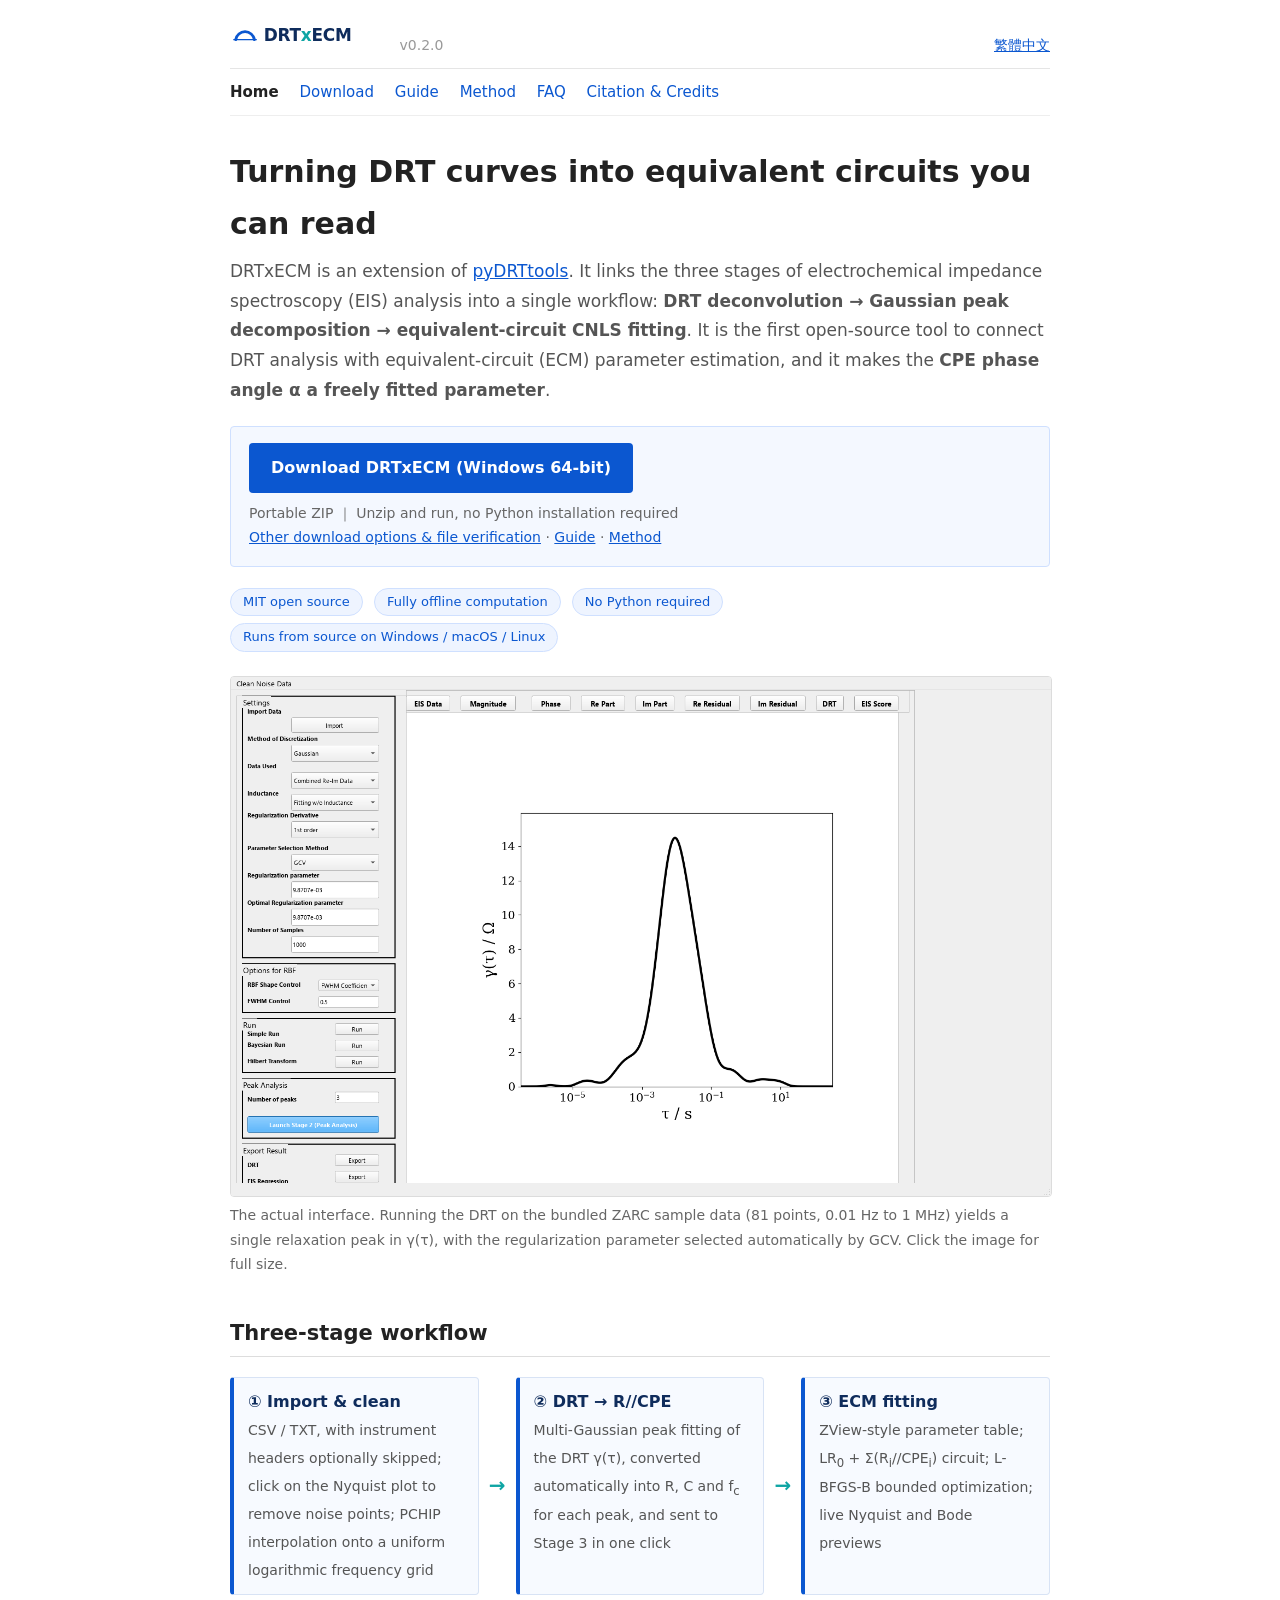
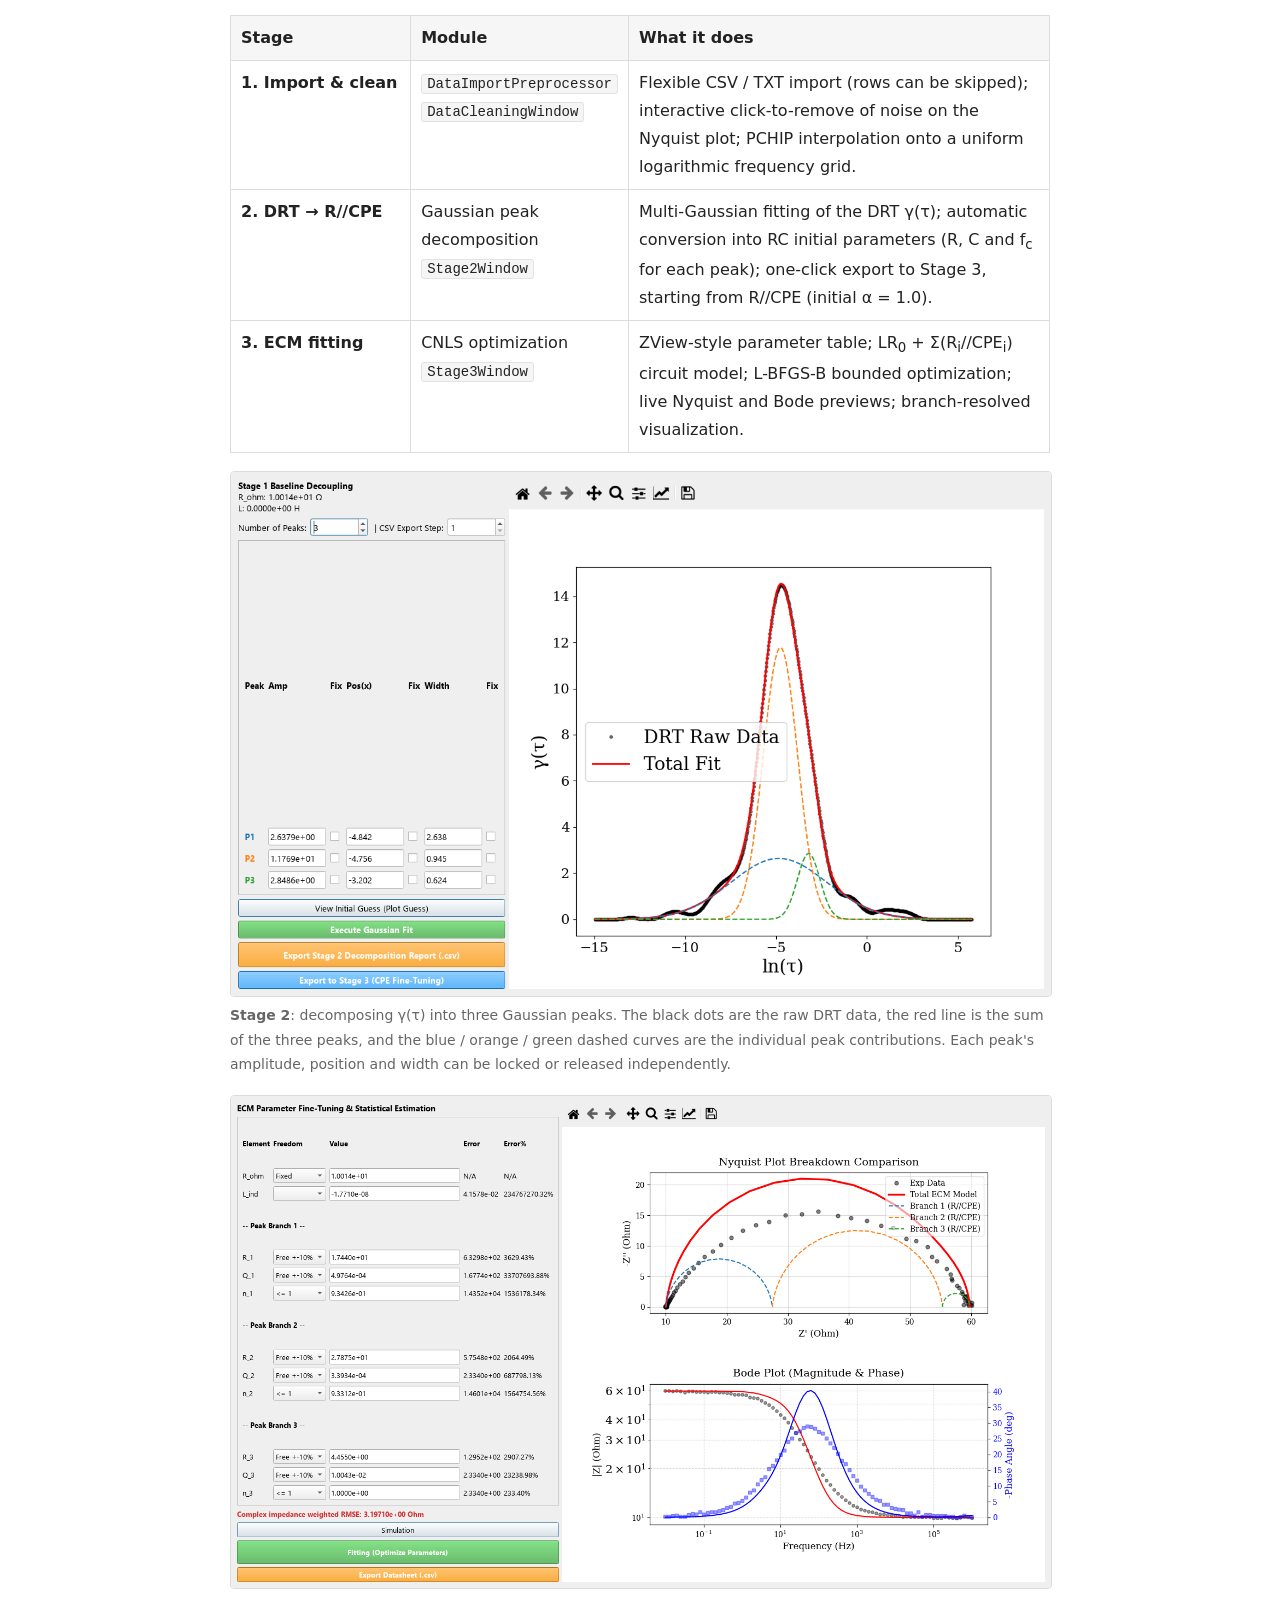
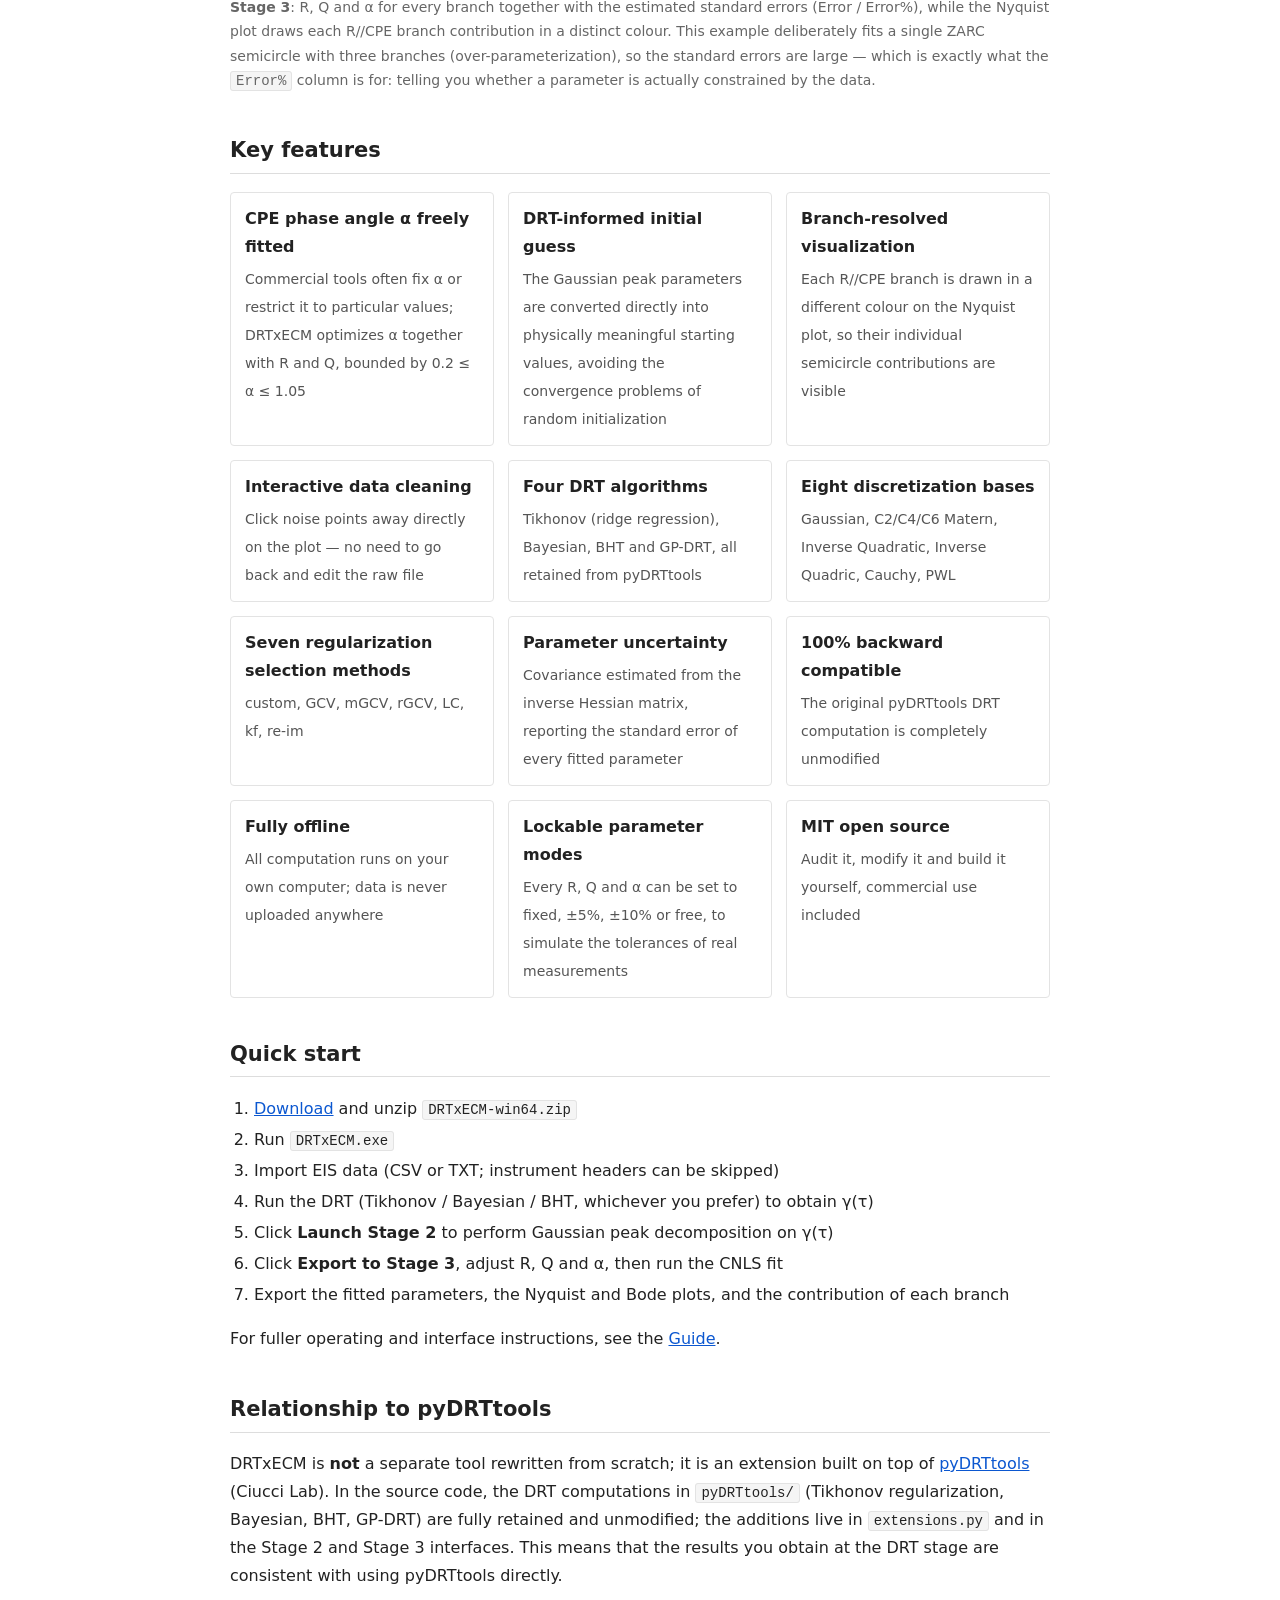
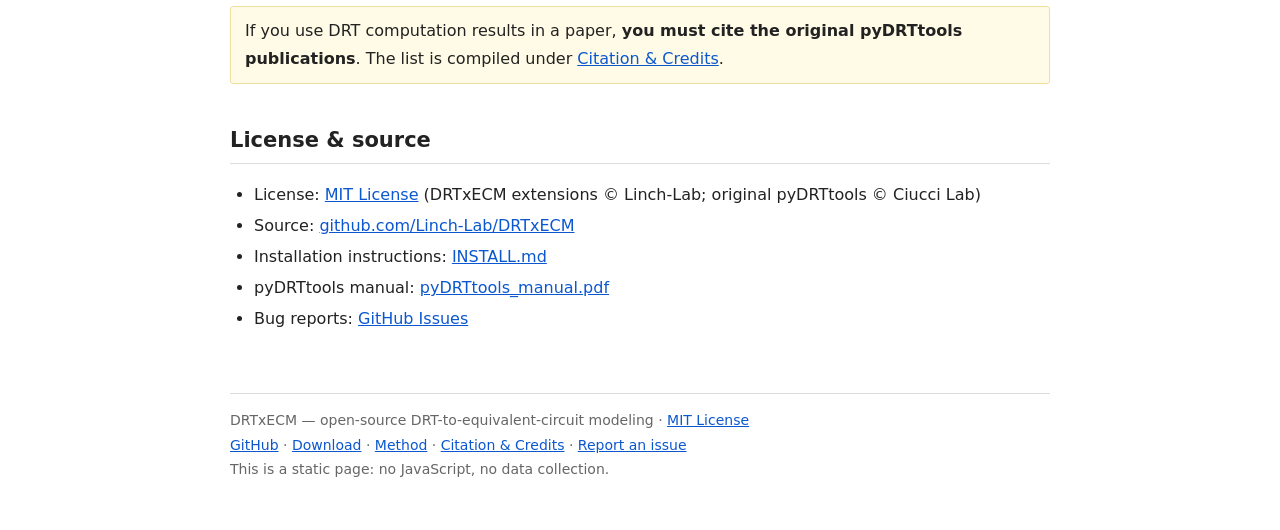
==== en/index.html @ dac04f5c "Initial commit: DRTxECM official website (zh-Hant + en) Dual-language static site for DRTxECM, model" ====
<!DOCTYPE html>
<html lang="en">
<head>
<meta charset="utf-8">
<meta name="viewport" content="width=device-width, initial-scale=1">
<title>DRTxECM - An Open-Source Integrated Tool from DRT to Equivalent-Circuit Modeling</title>
<meta name="description" content="DRTxECM extends pyDRTtools: it links EIS analysis into a single workflow — DRT deconvolution, Gaussian peak decomposition and equivalent-circuit CNLS fitting, with the CPE phase angle &alpha; as a free fitting parameter. Open source, free, and fully offline.">
<link rel="canonical" href="https://drtxecm.billlinch.com/en/">
<link rel="alternate" hreflang="en" href="https://drtxecm.billlinch.com/en/">
<link rel="alternate" hreflang="zh-Hant" href="https://drtxecm.billlinch.com/">
<link rel="alternate" hreflang="x-default" href="https://drtxecm.billlinch.com/">
<link rel="icon" href="../assets/app.ico">
<link rel="apple-touch-icon" href="../assets/apple-touch-icon.png">
<meta property="og:type" content="website">
<meta property="og:url" content="https://drtxecm.billlinch.com/en/">
<meta property="og:title" content="DRTxECM - An Open-Source Integrated Tool from DRT to Equivalent-Circuit Modeling">
<meta property="og:description" content="DRT deconvolution → Gaussian peak decomposition → equivalent-circuit CNLS fitting. The first open-source tool to connect DRT analysis with ECM parameter estimation, with the CPE phase angle &alpha; freely fitted.">
<meta property="og:image" content="https://drtxecm.billlinch.com/assets/og-image.png">
<meta name="twitter:card" content="summary_large_image">
<link rel="stylesheet" href="../assets/style.css">
</head>
<body>

<header class="site">
  <p class="brand"><a href="index.html"><img src="../assets/logo.svg" alt="DRTxECM" height="30"></a></p>
  <span class="ver">v0.2.0</span>
  <span class="spacer"></span>
  <span class="lang"><a href="../index.html">繁體中文</a></span>
</header>

<nav class="site">
  <a class="here" href="index.html">Home</a>
  <a href="download.html">Download</a>
  <a href="guide.html">Guide</a>
  <a href="method.html">Method</a>
  <a href="faq.html">FAQ</a>
  <a href="cite.html">Citation &amp; Credits</a>
</nav>

<h1>Turning DRT curves into equivalent circuits you can read</h1>
<p class="lead">
DRTxECM is an extension of <a href="https://github.com/ciuccislab/pyDRTtools">pyDRTtools</a>.
It links the three stages of electrochemical impedance spectroscopy (EIS) analysis into a single workflow:
<b>DRT deconvolution → Gaussian peak decomposition → equivalent-circuit CNLS fitting</b>.
It is the first open-source tool to connect DRT analysis with equivalent-circuit (ECM) parameter estimation,
and it makes the <b>CPE phase angle &alpha; a freely fitted parameter</b>.
</p>

<div class="dl">
  <a class="big" href="https://github.com/Linch-Lab/DRTxECM/releases/latest/download/DRTxECM-win64.zip">Download DRTxECM (Windows 64-bit)</a>
  <div class="meta">
    Portable ZIP ｜ Unzip and run, no Python installation required<br>
    <a href="download.html">Other download options &amp; file verification</a> ·
    <a href="guide.html">Guide</a> ·
    <a href="method.html">Method</a>
  </div>
</div>

<div class="badges">
  <span class="badge">MIT open source</span>
  <span class="badge">Fully offline computation</span>
  <span class="badge">No Python required</span>
  <span class="badge">Runs from source on Windows / macOS / Linux</span>
</div>

<figure class="shot">
  <a href="../assets/screenshots/02-drt-result.png"><img src="../assets/screenshots/02-drt-result.png" alt="The DRTxECM main window: DRT settings and run buttons on the left, the DRT result gamma(tau) for the ZARC sample data on the right" width="1500" height="950"></a>
  <figcaption>
    The actual interface. Running the DRT on the bundled ZARC sample data
    (81 points, 0.01&nbsp;Hz to 1&nbsp;MHz) yields a single relaxation peak in &gamma;(&tau;),
    with the regularization parameter selected automatically by GCV.
    Click the image for full size.
  </figcaption>
</figure>

<h2>Three-stage workflow</h2>

<div class="pipe">
  <div class="step"><b>① Import &amp; clean</b><span>CSV / TXT, with instrument headers optionally skipped; click on the Nyquist plot to remove noise points; PCHIP interpolation onto a uniform logarithmic frequency grid</span></div>
  <div class="arw">&rarr;</div>
  <div class="step"><b>② DRT → R//CPE</b><span>Multi-Gaussian peak fitting of the DRT &gamma;(&tau;), converted automatically into R, C and f<sub>c</sub> for each peak, and sent to Stage 3 in one click</span></div>
  <div class="arw">&rarr;</div>
  <div class="step"><b>③ ECM fitting</b><span>ZView-style parameter table; LR<sub>0</sub> + &Sigma;(R<sub>i</sub>//CPE<sub>i</sub>) circuit; L-BFGS-B bounded optimization; live Nyquist and Bode previews</span></div>
</div>

<table>
  <tr><th style="width:22%">Stage</th><th style="width:26%">Module</th><th>What it does</th></tr>
  <tr>
    <td><b>1. Import &amp; clean</b></td>
    <td><code>DataImportPreprocessor</code><br><code>DataCleaningWindow</code></td>
    <td>Flexible CSV / TXT import (rows can be skipped); interactive click-to-remove of noise on the Nyquist plot; PCHIP interpolation onto a uniform logarithmic frequency grid.</td>
  </tr>
  <tr>
    <td><b>2. DRT &rarr; R//CPE</b></td>
    <td>Gaussian peak decomposition<br><code>Stage2Window</code></td>
    <td>Multi-Gaussian fitting of the DRT &gamma;(&tau;); automatic conversion into RC initial parameters (R, C and f<sub>c</sub> for each peak); one-click export to Stage 3, starting from R//CPE (initial &alpha; = 1.0).</td>
  </tr>
  <tr>
    <td><b>3. ECM fitting</b></td>
    <td>CNLS optimization<br><code>Stage3Window</code></td>
    <td>ZView-style parameter table; LR<sub>0</sub> + &Sigma;(R<sub>i</sub>//CPE<sub>i</sub>) circuit model; L-BFGS-B bounded optimization; live Nyquist and Bode previews; branch-resolved visualization.</td>
  </tr>
</table>

<figure class="shot">
  <a href="../assets/screenshots/03-stage2-peaks.png"><img src="../assets/screenshots/03-stage2-peaks.png" alt="Stage 2: decomposing the DRT gamma(tau) into three Gaussian peaks" width="1250" height="800"></a>
  <figcaption>
    <b>Stage 2</b>: decomposing &gamma;(&tau;) into three Gaussian peaks. The black dots are the
    raw DRT data, the red line is the sum of the three peaks, and the blue / orange / green
    dashed curves are the individual peak contributions. Each peak's amplitude, position and
    width can be locked or released independently.
  </figcaption>
</figure>

<figure class="shot">
  <a href="../assets/screenshots/04-stage3-ecm.png"><img src="../assets/screenshots/04-stage3-ecm.png" alt="Stage 3: equivalent circuit parameter table, plus branch-resolved Nyquist and Bode plots" width="1500" height="900"></a>
  <figcaption>
    <b>Stage 3</b>: R, Q and &alpha; for every branch together with the estimated standard errors
    (Error / Error%), while the Nyquist plot draws each R//CPE branch contribution in a distinct colour.
    This example deliberately fits a single ZARC semicircle with three branches
    (over-parameterization), so the standard errors are large &mdash; which is exactly what the
    <code>Error%</code> column is for: telling you whether a parameter is actually constrained by the data.
  </figcaption>
</figure>

<h2>Key features</h2>

<div class="cards">
  <div class="card"><b>CPE phase angle &alpha; freely fitted</b><span>Commercial tools often fix &alpha; or restrict it to particular values; DRTxECM optimizes &alpha; together with R and Q, bounded by 0.2 &le; &alpha; &le; 1.05</span></div>
  <div class="card"><b>DRT-informed initial guess</b><span>The Gaussian peak parameters are converted directly into physically meaningful starting values, avoiding the convergence problems of random initialization</span></div>
  <div class="card"><b>Branch-resolved visualization</b><span>Each R//CPE branch is drawn in a different colour on the Nyquist plot, so their individual semicircle contributions are visible</span></div>
  <div class="card"><b>Interactive data cleaning</b><span>Click noise points away directly on the plot — no need to go back and edit the raw file</span></div>
  <div class="card"><b>Four DRT algorithms</b><span>Tikhonov (ridge regression), Bayesian, BHT and GP-DRT, all retained from pyDRTtools</span></div>
  <div class="card"><b>Eight discretization bases</b><span>Gaussian, C2/C4/C6 Matern, Inverse Quadratic, Inverse Quadric, Cauchy, PWL</span></div>
  <div class="card"><b>Seven regularization selection methods</b><span>custom, GCV, mGCV, rGCV, LC, kf, re-im</span></div>
  <div class="card"><b>Parameter uncertainty</b><span>Covariance estimated from the inverse Hessian matrix, reporting the standard error of every fitted parameter</span></div>
  <div class="card"><b>100% backward compatible</b><span>The original pyDRTtools DRT computation is completely unmodified</span></div>
  <div class="card"><b>Fully offline</b><span>All computation runs on your own computer; data is never uploaded anywhere</span></div>
  <div class="card"><b>Lockable parameter modes</b><span>Every R, Q and &alpha; can be set to fixed, &plusmn;5%, &plusmn;10% or free, to simulate the tolerances of real measurements</span></div>
  <div class="card"><b>MIT open source</b><span>Audit it, modify it and build it yourself, commercial use included</span></div>
</div>

<h2>Quick start</h2>

<ol>
  <li><a href="download.html">Download</a> and unzip <code>DRTxECM-win64.zip</code></li>
  <li>Run <code>DRTxECM.exe</code></li>
  <li>Import EIS data (CSV or TXT; instrument headers can be skipped)</li>
  <li>Run the DRT (Tikhonov / Bayesian / BHT, whichever you prefer) to obtain &gamma;(&tau;)</li>
  <li>Click <b>Launch Stage 2</b> to perform Gaussian peak decomposition on &gamma;(&tau;)</li>
  <li>Click <b>Export to Stage 3</b>, adjust R, Q and &alpha;, then run the CNLS fit</li>
  <li>Export the fitted parameters, the Nyquist and Bode plots, and the contribution of each branch</li>
</ol>

<p>For fuller operating and interface instructions, see the <a href="guide.html">Guide</a>.</p>

<h2>Relationship to pyDRTtools</h2>

<p>
DRTxECM is <b>not</b> a separate tool rewritten from scratch; it is an extension built on top of
<a href="https://github.com/ciuccislab/pyDRTtools">pyDRTtools</a> (Ciucci Lab).
In the source code, the DRT computations in <code>pyDRTtools/</code> (Tikhonov regularization, Bayesian, BHT, GP-DRT)
are fully retained and unmodified; the additions live in <code>extensions.py</code> and in the Stage 2 and Stage 3 interfaces.
This means that the results you obtain at the DRT stage are consistent with using pyDRTtools directly.
</p>

<p class="note">
If you use DRT computation results in a paper, <b>you must cite the original pyDRTtools publications</b>.
The list is compiled under <a href="cite.html">Citation &amp; Credits</a>.
</p>

<h2>License &amp; source</h2>

<ul>
  <li>License: <a href="https://github.com/Linch-Lab/DRTxECM/blob/master/LICENSE">MIT License</a> (DRTxECM extensions &copy; Linch-Lab; original pyDRTtools &copy; Ciucci Lab)</li>
  <li>Source: <a href="https://github.com/Linch-Lab/DRTxECM">github.com/Linch-Lab/DRTxECM</a></li>
  <li>Installation instructions: <a href="https://github.com/Linch-Lab/DRTxECM/blob/master/INSTALL.md">INSTALL.md</a></li>
  <li>pyDRTtools manual: <a href="https://github.com/Linch-Lab/DRTxECM/blob/master/manual/pyDRTtools_manual.pdf">pyDRTtools_manual.pdf</a></li>
  <li>Bug reports: <a href="https://github.com/Linch-Lab/DRTxECM/issues">GitHub Issues</a></li>
</ul>

<footer class="site">
  DRTxECM — open-source DRT-to-equivalent-circuit modeling ·
  <a href="https://github.com/Linch-Lab/DRTxECM/blob/master/LICENSE">MIT License</a><br>
  <a href="https://github.com/Linch-Lab/DRTxECM">GitHub</a> ·
  <a href="download.html">Download</a> ·
  <a href="method.html">Method</a> ·
  <a href="cite.html">Citation &amp; Credits</a> ·
  <a href="https://github.com/Linch-Lab/DRTxECM/issues">Report an issue</a><br>
  This is a static page: no JavaScript, no data collection.
</footer>

</body>
</html>
---- assets/style.css ----
/* DRTxECM 官網共用樣式 —— 極簡、無 JavaScript、無外部資源 */

body {
  font-family: system-ui, "Segoe UI", "Microsoft JhengHei", "PingFang TC", sans-serif;
  max-width: 820px; margin: 0 auto; padding: 0 16px 48px;
  line-height: 1.75; color: #222; background: #fff;
}

/* ---- 頁首 / 導覽 ---- */
header.site {
  display: flex; align-items: baseline; gap: 12px; flex-wrap: wrap;
  padding: 20px 0 10px; border-bottom: 1px solid #e5e5e5;
}
header.site .brand { margin: 0; }
header.site .brand a { display: block; line-height: 0; }
header.site .brand img { height: 30px; width: auto; display: block; }
header.site .ver { color: #999; font-size: 14px; }
header.site .spacer { flex: 1 1 auto; }
header.site .lang { font-size: 14px; }

nav.site { padding: 10px 0; border-bottom: 1px solid #eee; font-size: 15px; }
nav.site a { margin-right: 16px; color: #0b57d0; text-decoration: none; }
nav.site a:hover { text-decoration: underline; }
nav.site a.here { color: #222; font-weight: 700; }

/* ---- 標題與文字 ---- */
h1 { font-size: 30px; margin: 30px 0 6px; }
h2 { border-bottom: 1px solid #ddd; padding-bottom: 4px; margin-top: 38px; font-size: 21px; }
h3 { margin-top: 26px; font-size: 17px; }
p.lead { color: #555; font-size: 17px; margin-top: 4px; }
a { color: #0b57d0; }
ul, ol { padding-left: 24px; }
li { margin: 3px 0; }
hr { border: 0; border-top: 1px solid #eee; margin: 30px 0; }

/* ---- 表格 ---- */
table { border-collapse: collapse; width: 100%; margin: 12px 0; }
th, td { border: 1px solid #ddd; padding: 8px 10px; text-align: left; vertical-align: top; }
th { background: #f6f6f6; font-weight: 600; }
td.num, th.num { text-align: right; font-variant-numeric: tabular-nums; }

/* ---- 程式碼 ---- */
code, pre {
  font-family: Consolas, "Courier New", monospace;
  background: #f5f5f5; border: 1px solid #e3e3e3; border-radius: 3px;
}
code { padding: 1px 5px; font-size: 14px; }
pre { padding: 10px 12px; overflow-x: auto; font-size: 14px; }

/* ---- 提示框 ---- */
.note { background: #fffbe6; border: 1px solid #efe0a0; padding: 10px 14px; border-radius: 3px; }
.warn { background: #fdf0f0; border: 1px solid #f0c0c0; padding: 10px 14px; border-radius: 3px; }
.ok   { background: #f0fbf7; border: 1px solid #a8e0cd; padding: 10px 14px; border-radius: 3px; }

/* ---- 下載區 ---- */
.dl { background: #f4f8ff; border: 1px solid #cfe0ff; padding: 16px 18px; border-radius: 4px; margin: 20px 0; }
.dl .big {
  display: inline-block; background: #0b57d0; color: #fff; text-decoration: none;
  padding: 11px 22px; border-radius: 4px; font-weight: 700; font-size: 16px;
}
.dl .big:hover { background: #0947ab; }
.dl .meta { color: #666; font-size: 14px; margin-top: 8px; }

/* ---- 特色卡片 ---- */
.cards { display: grid; grid-template-columns: repeat(auto-fit, minmax(230px, 1fr)); gap: 14px; margin: 18px 0; }
.card { border: 1px solid #e3e3e3; border-radius: 4px; padding: 12px 14px; }
.card b { display: block; margin-bottom: 4px; }
.card span { color: #555; font-size: 14px; }

/* ---- 三階段流程圖 ---- */
.pipe { display: flex; flex-wrap: wrap; align-items: stretch; gap: 10px; margin: 20px 0; }
.pipe .step {
  flex: 1 1 180px; border: 1px solid #d8e3f5; border-left: 4px solid #0b57d0;
  border-radius: 4px; padding: 10px 14px; background: #f7faff;
}
.pipe .step b { display: block; color: #0f2c5c; }
.pipe .step span { font-size: 14px; color: #555; }
.pipe .arw { align-self: center; color: #0ea5a4; font-weight: 700; font-size: 20px; }

/* ---- 徽章 ---- */
.badges { margin: 10px 0 0; }
.badge {
  display: inline-block; background: #eef4ff; border: 1px solid #cfe0ff; color: #0b57d0;
  border-radius: 20px; padding: 2px 12px; font-size: 13px; margin: 0 6px 6px 0;
}

/* ---- 鍵盤按鍵 ---- */
kbd {
  font-family: inherit; font-size: 13px; background: #f4f4f4;
  border: 1px solid #ccc; border-bottom-width: 2px; border-radius: 3px; padding: 1px 6px;
}

/* ---- 公式 ---- */
.formula {
  background: #fafafa; border: 1px solid #e8e8e8; border-left: 3px solid #0ea5a4;
  padding: 10px 14px; border-radius: 3px; font-family: Consolas, "Courier New", monospace;
  font-size: 14px; overflow-x: auto; margin: 12px 0;
}

/* ---- 截圖 ---- */
figure.shot { margin: 18px 0; }
figure.shot img { max-width: 100%; height: auto; border: 1px solid #dcdcdc; border-radius: 4px; display: block; }
figure.shot figcaption { color: #666; font-size: 14px; margin-top: 6px; }

/* ---- 頁尾 ---- */
footer.site {
  margin-top: 60px; padding-top: 14px; border-top: 1px solid #ddd;
  color: #666; font-size: 14px;
}
footer.site a { color: #0b57d0; }
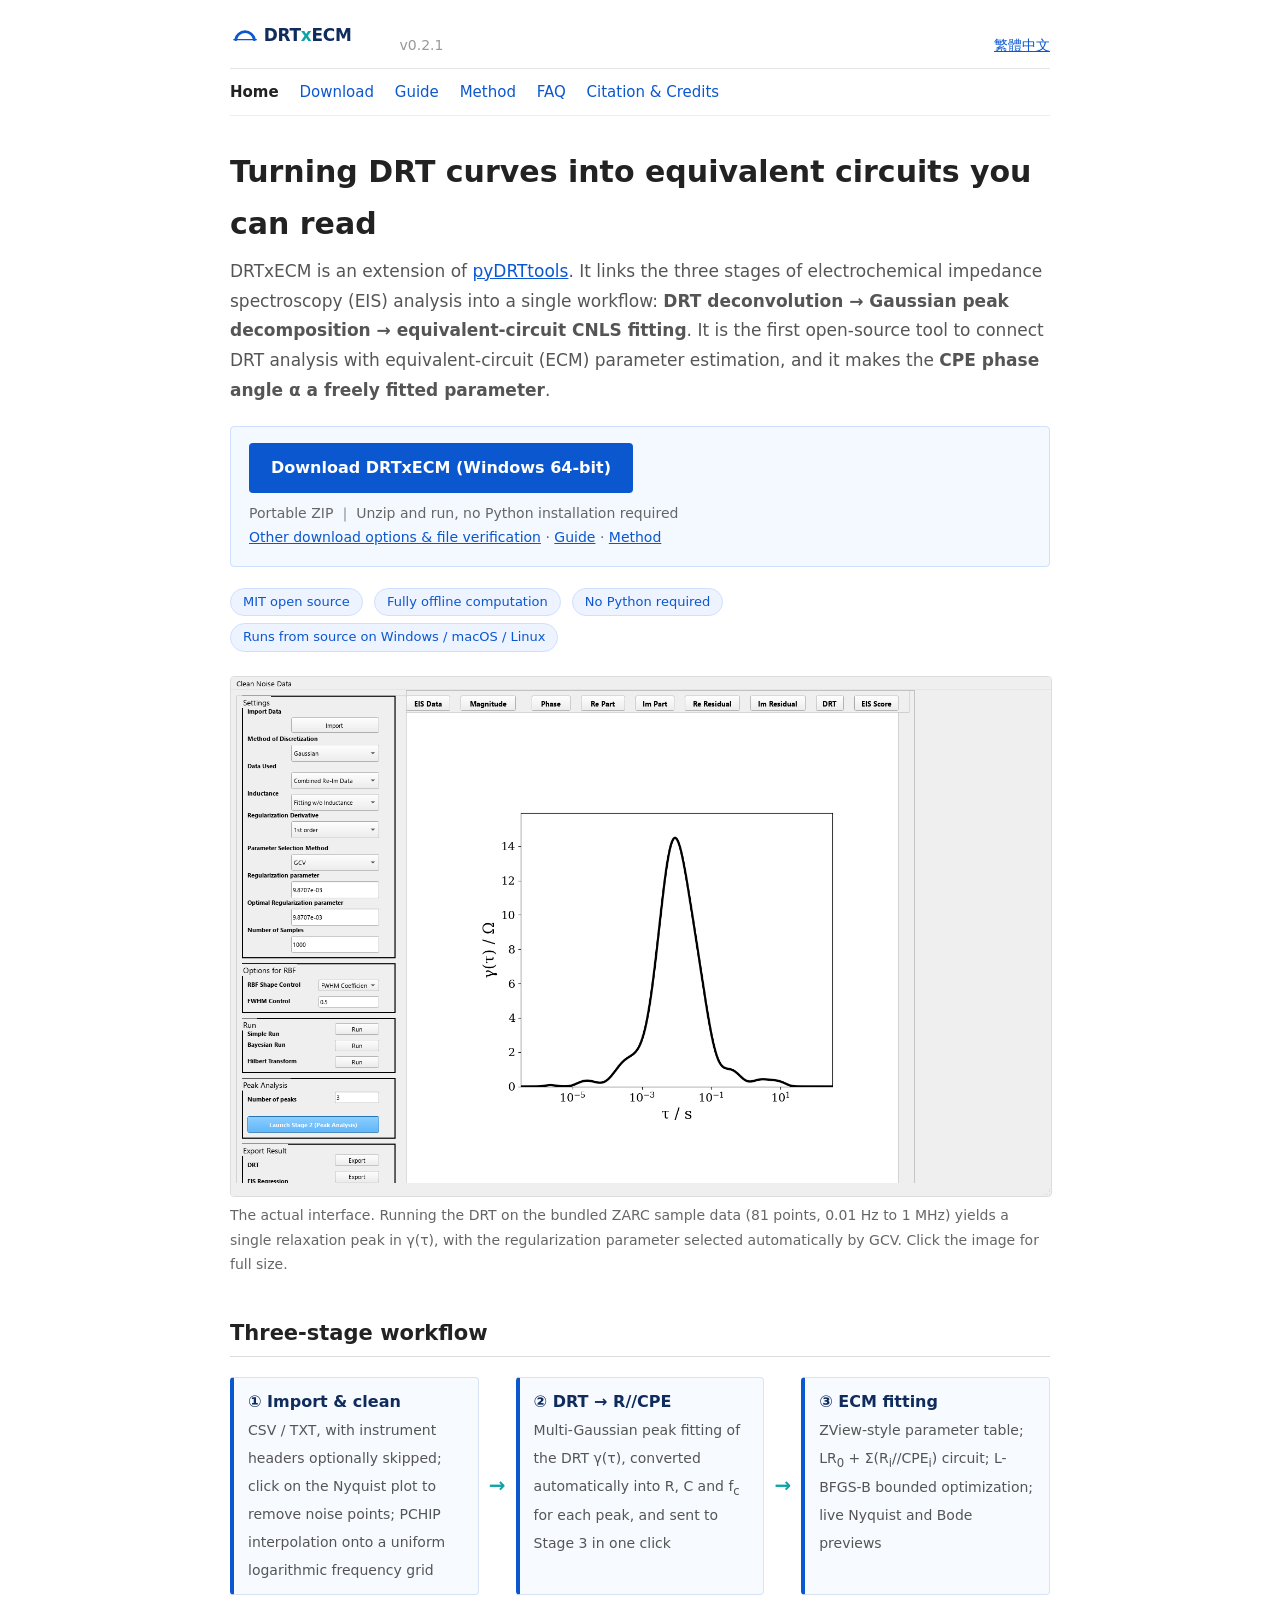
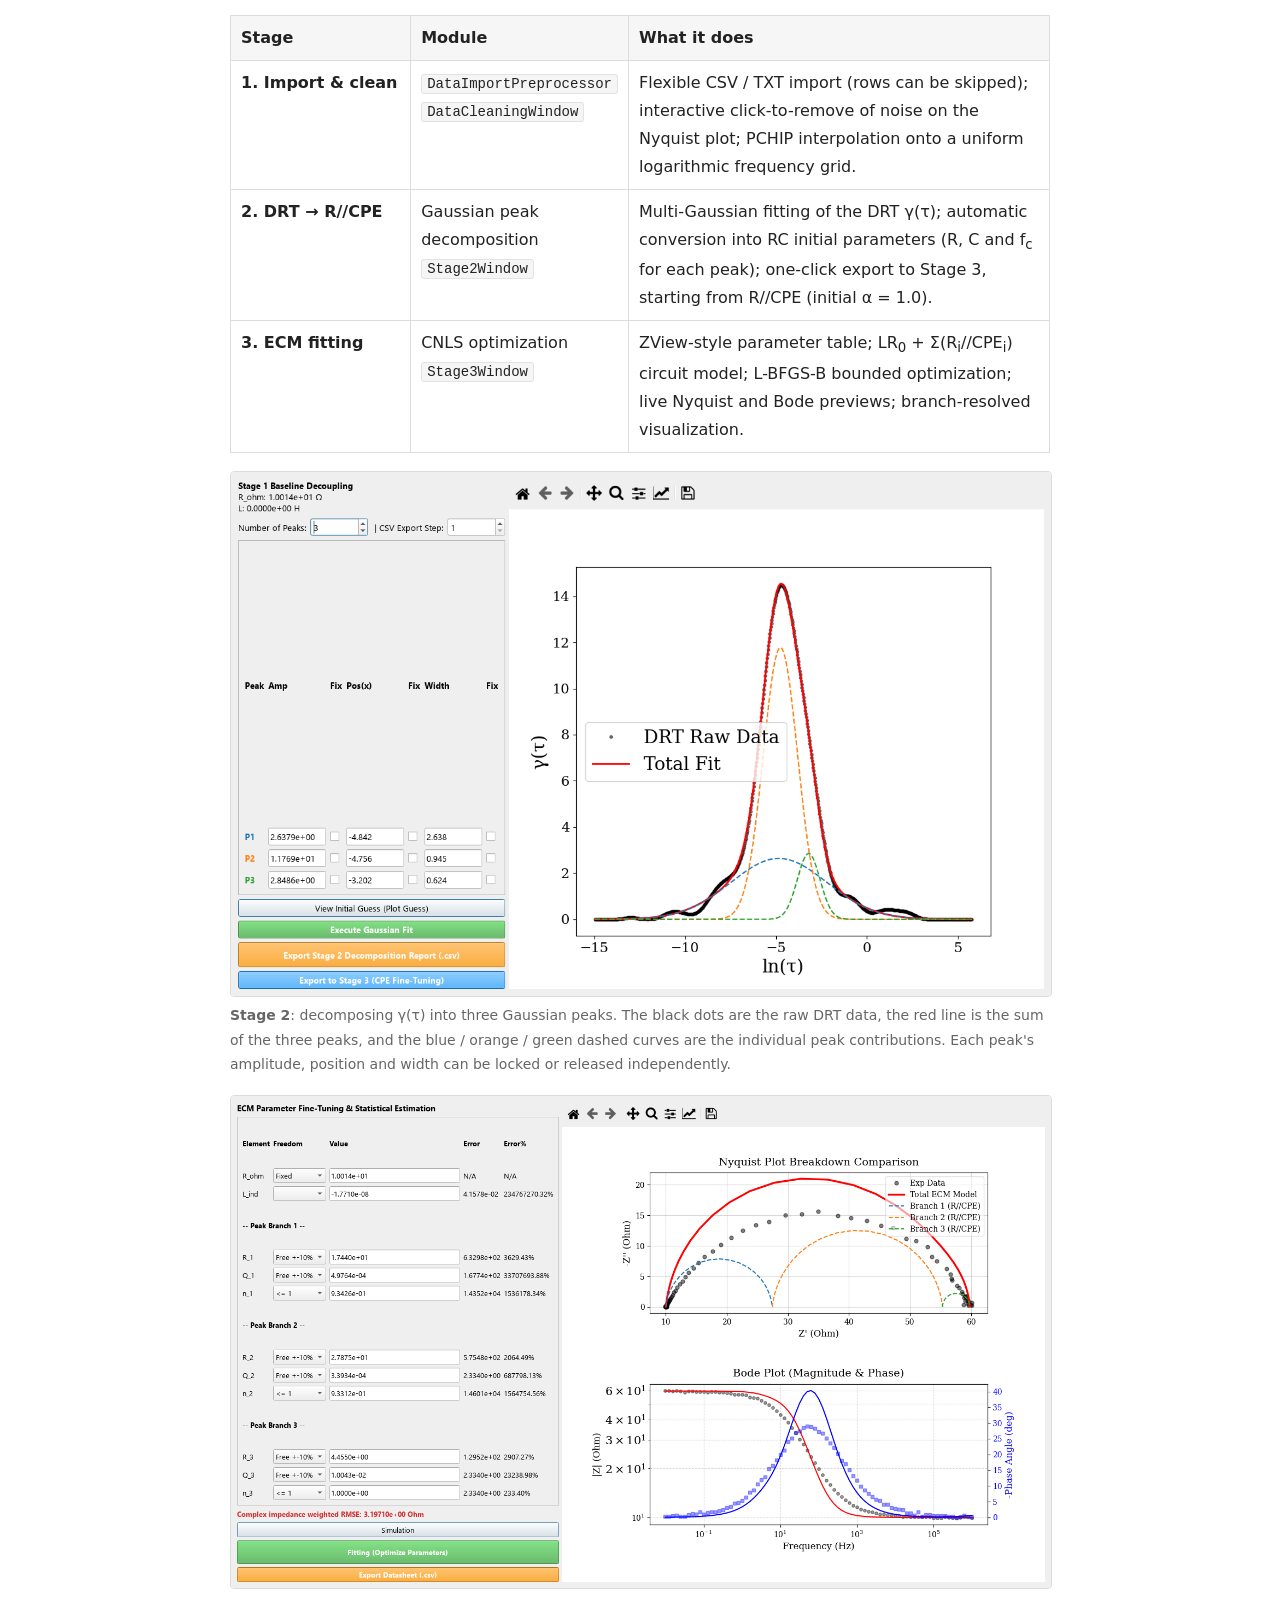
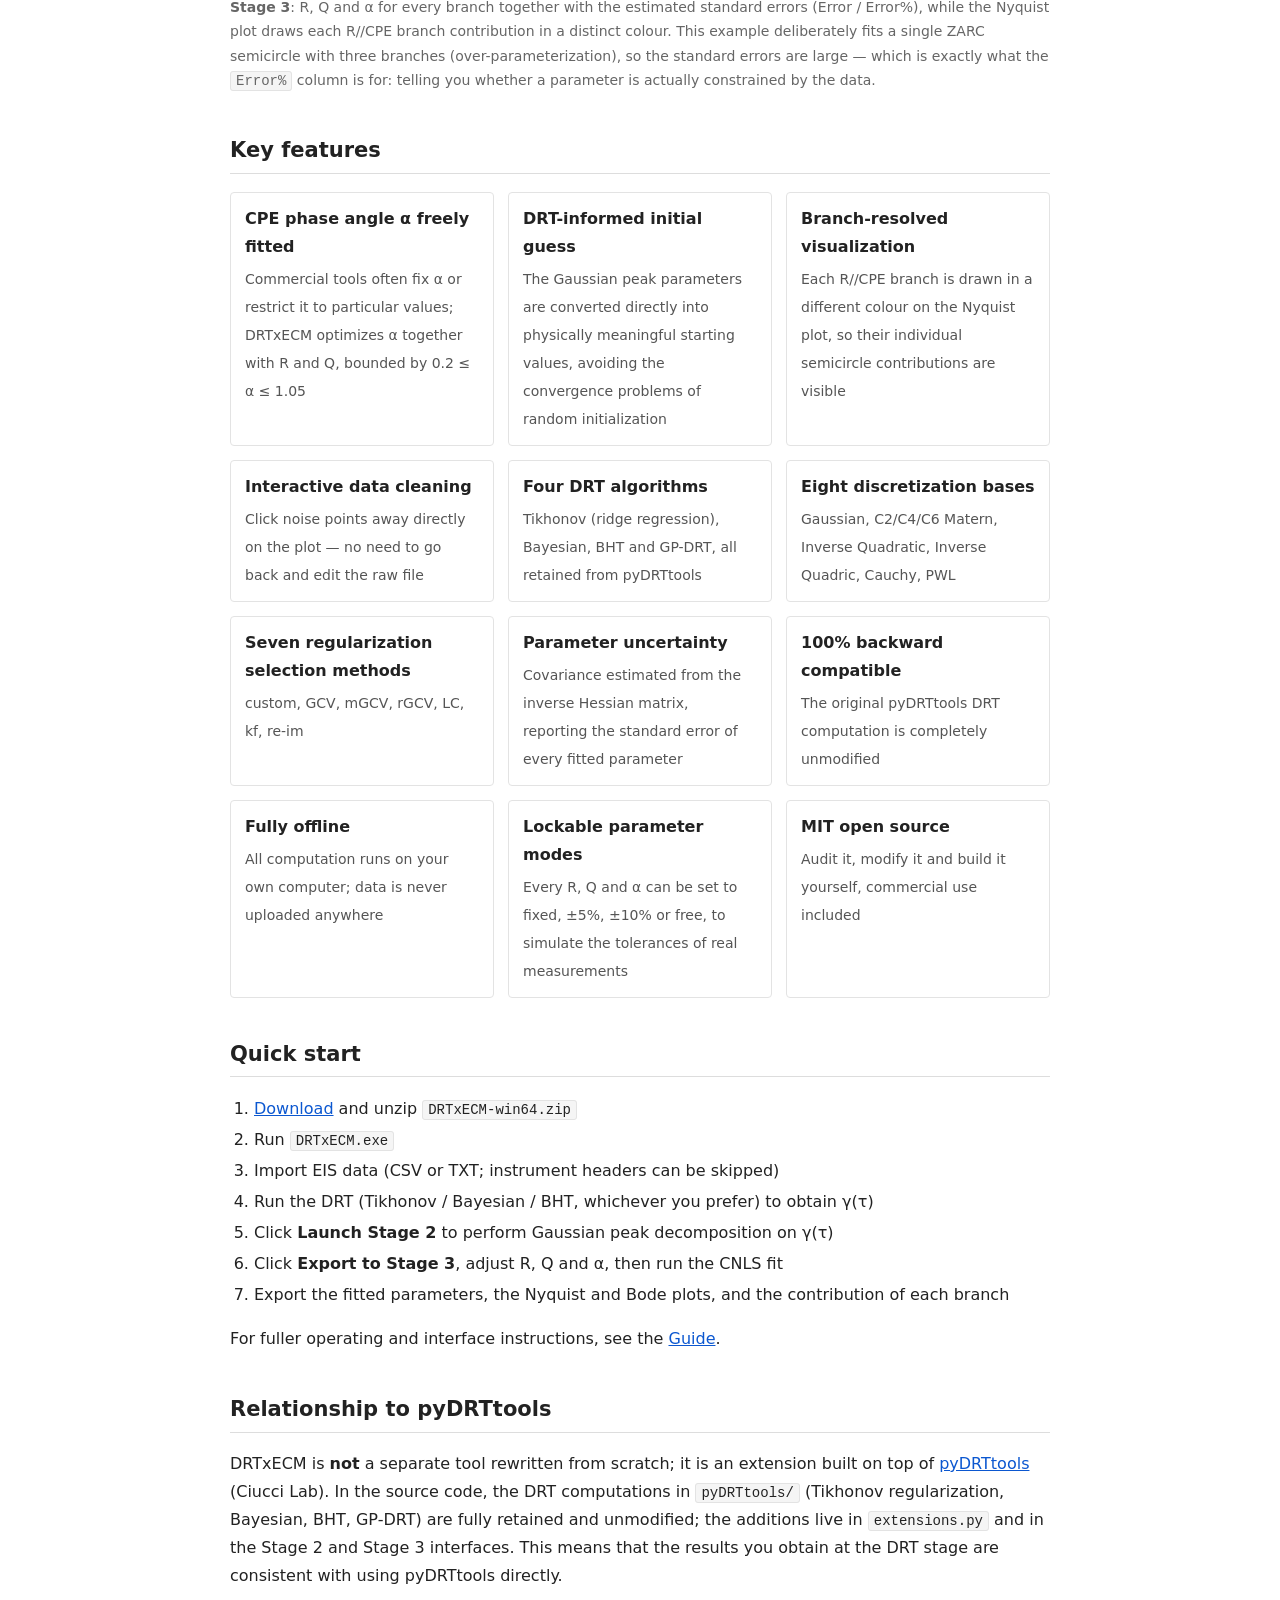
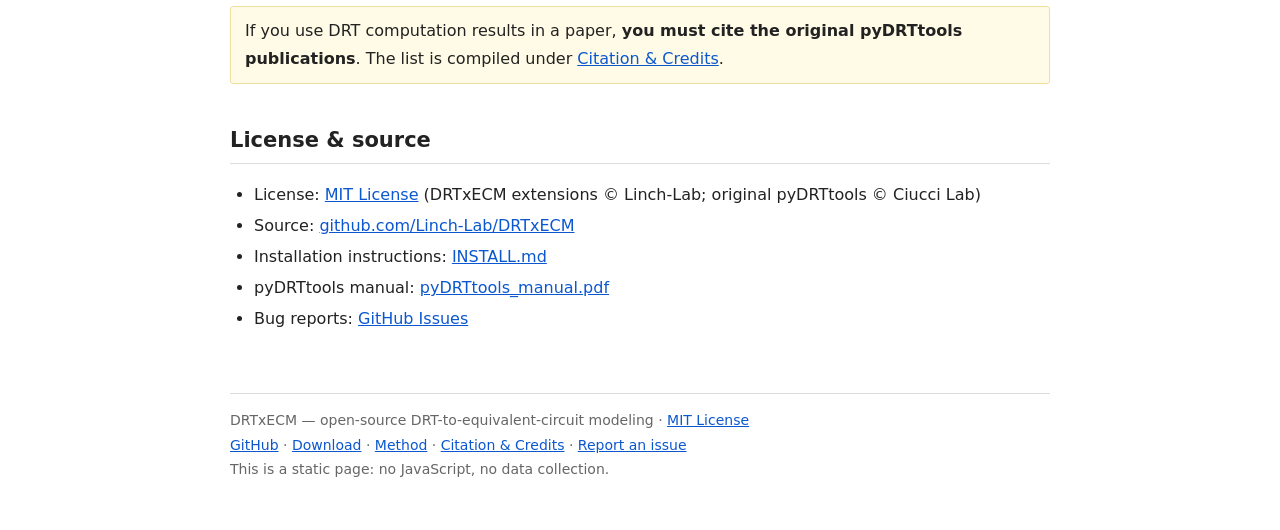
==== commit 6883e26b: "Bump to v0.2.1 Syncs the header version on all 12 pages, the two download-page leads, the BibTeX sof" ====
--- a/en/index.html
+++ b/en/index.html
@@ -9,8 +9,9 @@
 <link rel="alternate" hreflang="en" href="https://drtxecm.billlinch.com/en/">
 <link rel="alternate" hreflang="zh-Hant" href="https://drtxecm.billlinch.com/">
 <link rel="alternate" hreflang="x-default" href="https://drtxecm.billlinch.com/">
-<link rel="icon" href="../assets/app.ico">
-<link rel="apple-touch-icon" href="../assets/apple-touch-icon.png">
+<link rel="icon" href="/favicon.ico" sizes="any">
+<link rel="icon" type="image/png" sizes="96x96" href="/assets/favicon-96.png">
+<link rel="apple-touch-icon" href="/assets/apple-touch-icon.png">
 <meta property="og:type" content="website">
 <meta property="og:url" content="https://drtxecm.billlinch.com/en/">
 <meta property="og:title" content="DRTxECM - An Open-Source Integrated Tool from DRT to Equivalent-Circuit Modeling">
@@ -23,7 +24,7 @@
 
 <header class="site">
   <p class="brand"><a href="index.html"><img src="../assets/logo.svg" alt="DRTxECM" height="30"></a></p>
-  <span class="ver">v0.2.0</span>
+  <span class="ver">v0.2.1</span>
   <span class="spacer"></span>
   <span class="lang"><a href="../index.html">繁體中文</a></span>
 </header>
--- a/assets/style.css
+++ b/assets/style.css
@@ -102,6 +102,12 @@
 figure.shot img { max-width: 100%; height: auto; border: 1px solid #dcdcdc; border-radius: 4px; display: block; }
 figure.shot figcaption { color: #666; font-size: 14px; margin-top: 6px; }
 
+/* ---- 贊助 QR ---- */
+.qr {
+  width: 200px; height: 200px; border: 1px solid #ddd; background: #fafafa;
+  border-radius: 4px;
+}
+
 /* ---- 頁尾 ---- */
 footer.site {
   margin-top: 60px; padding-top: 14px; border-top: 1px solid #ddd;
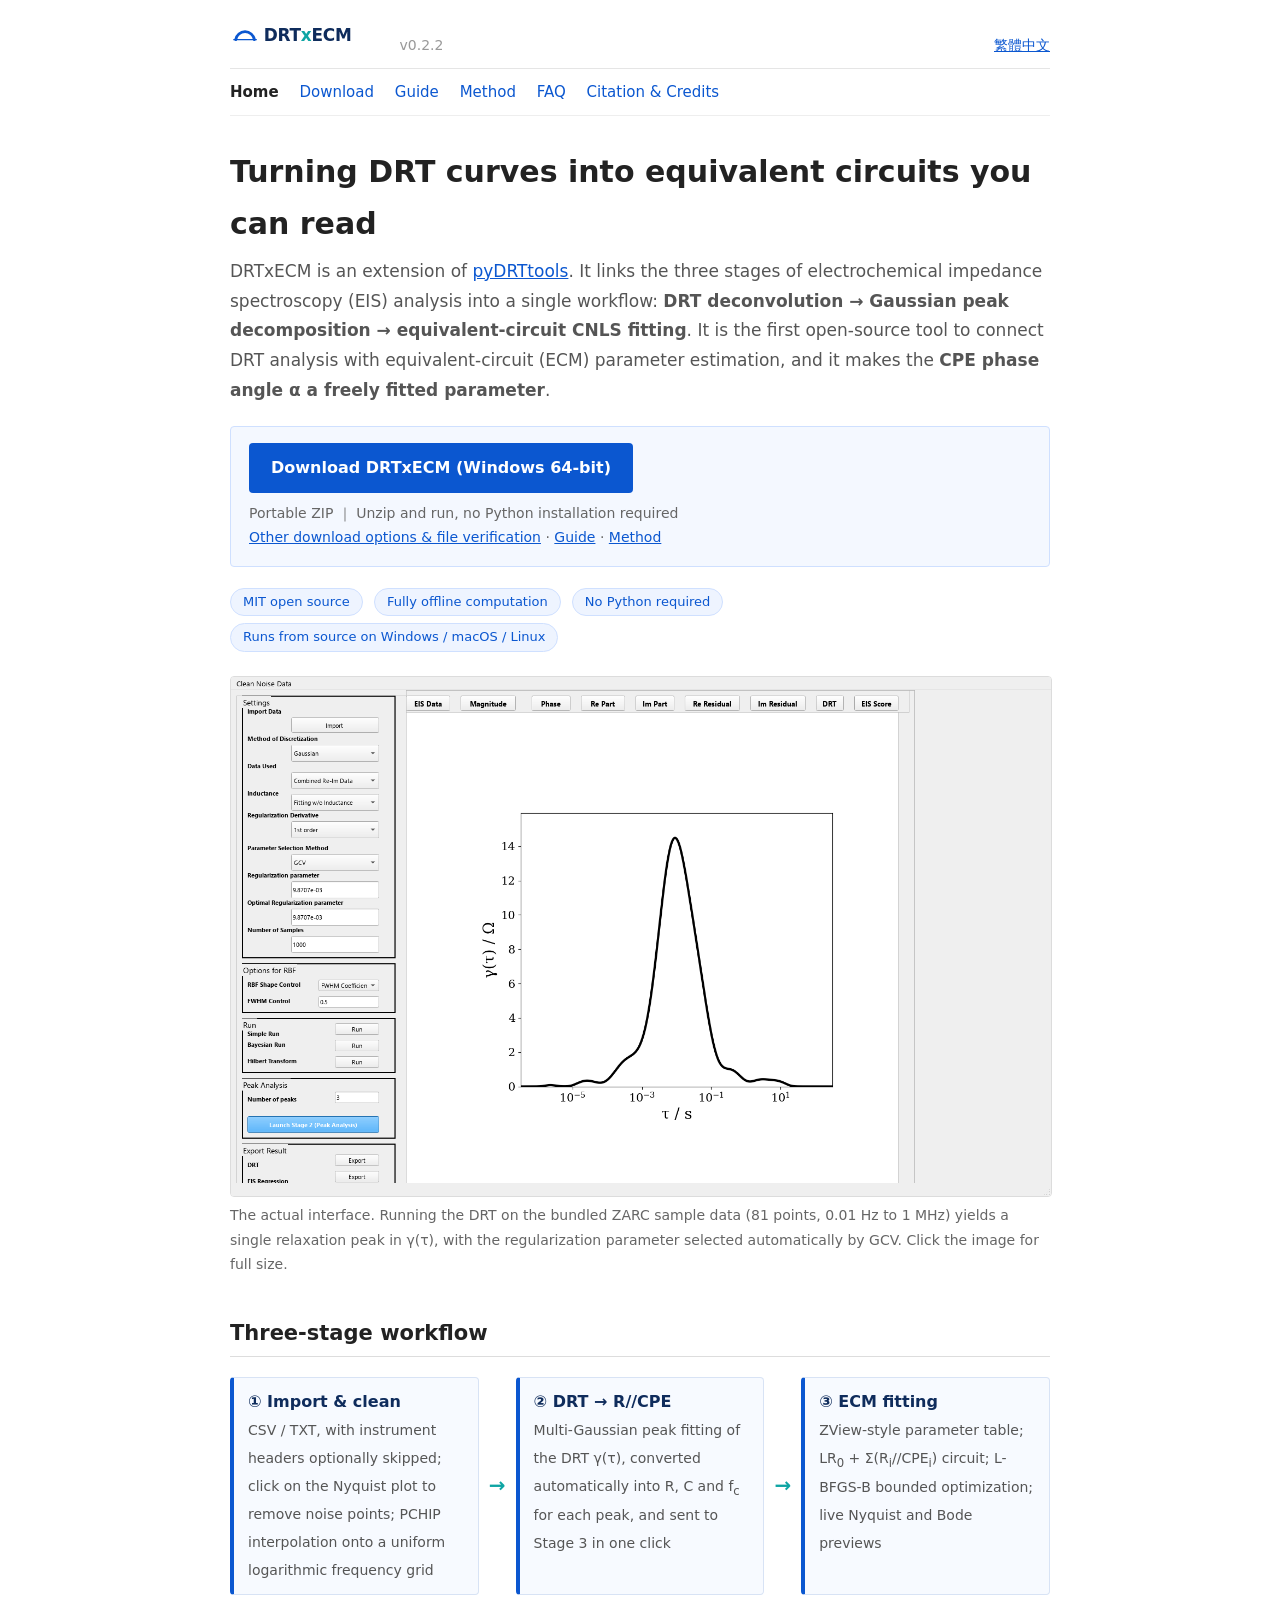
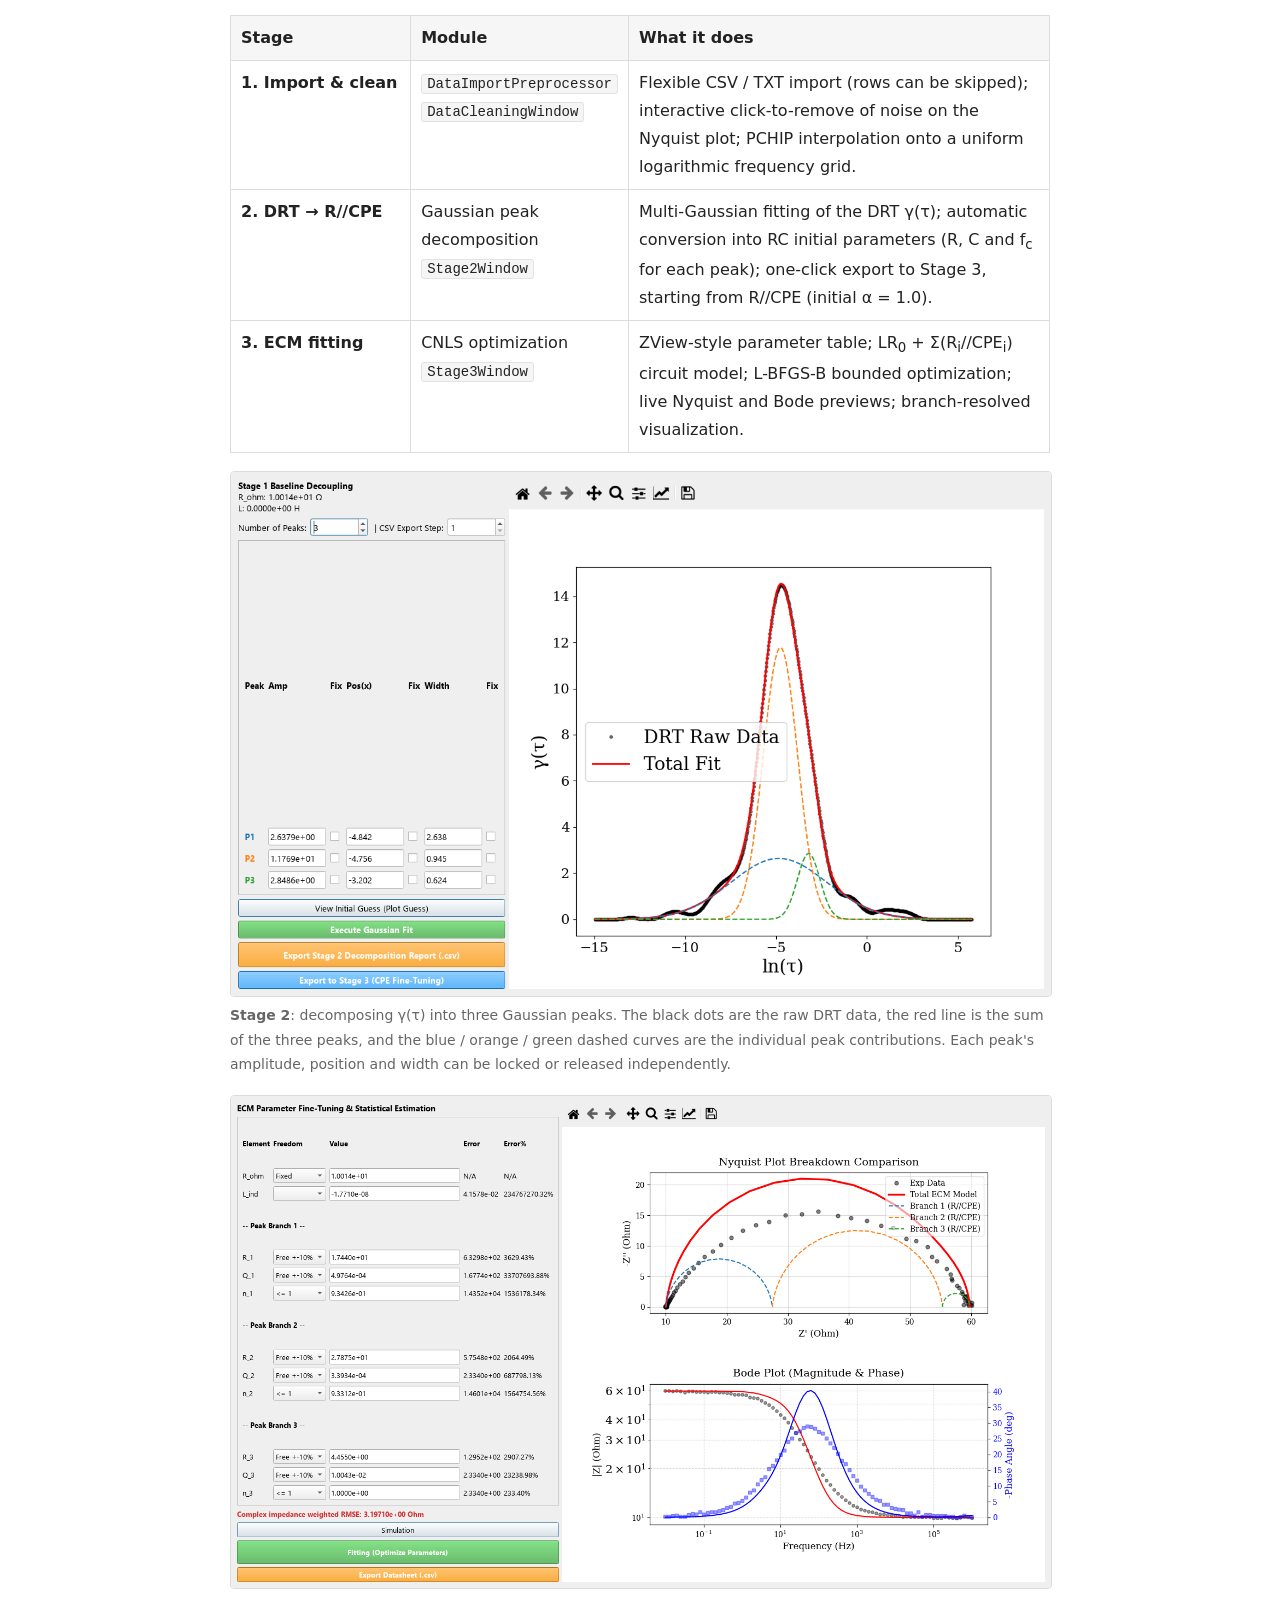
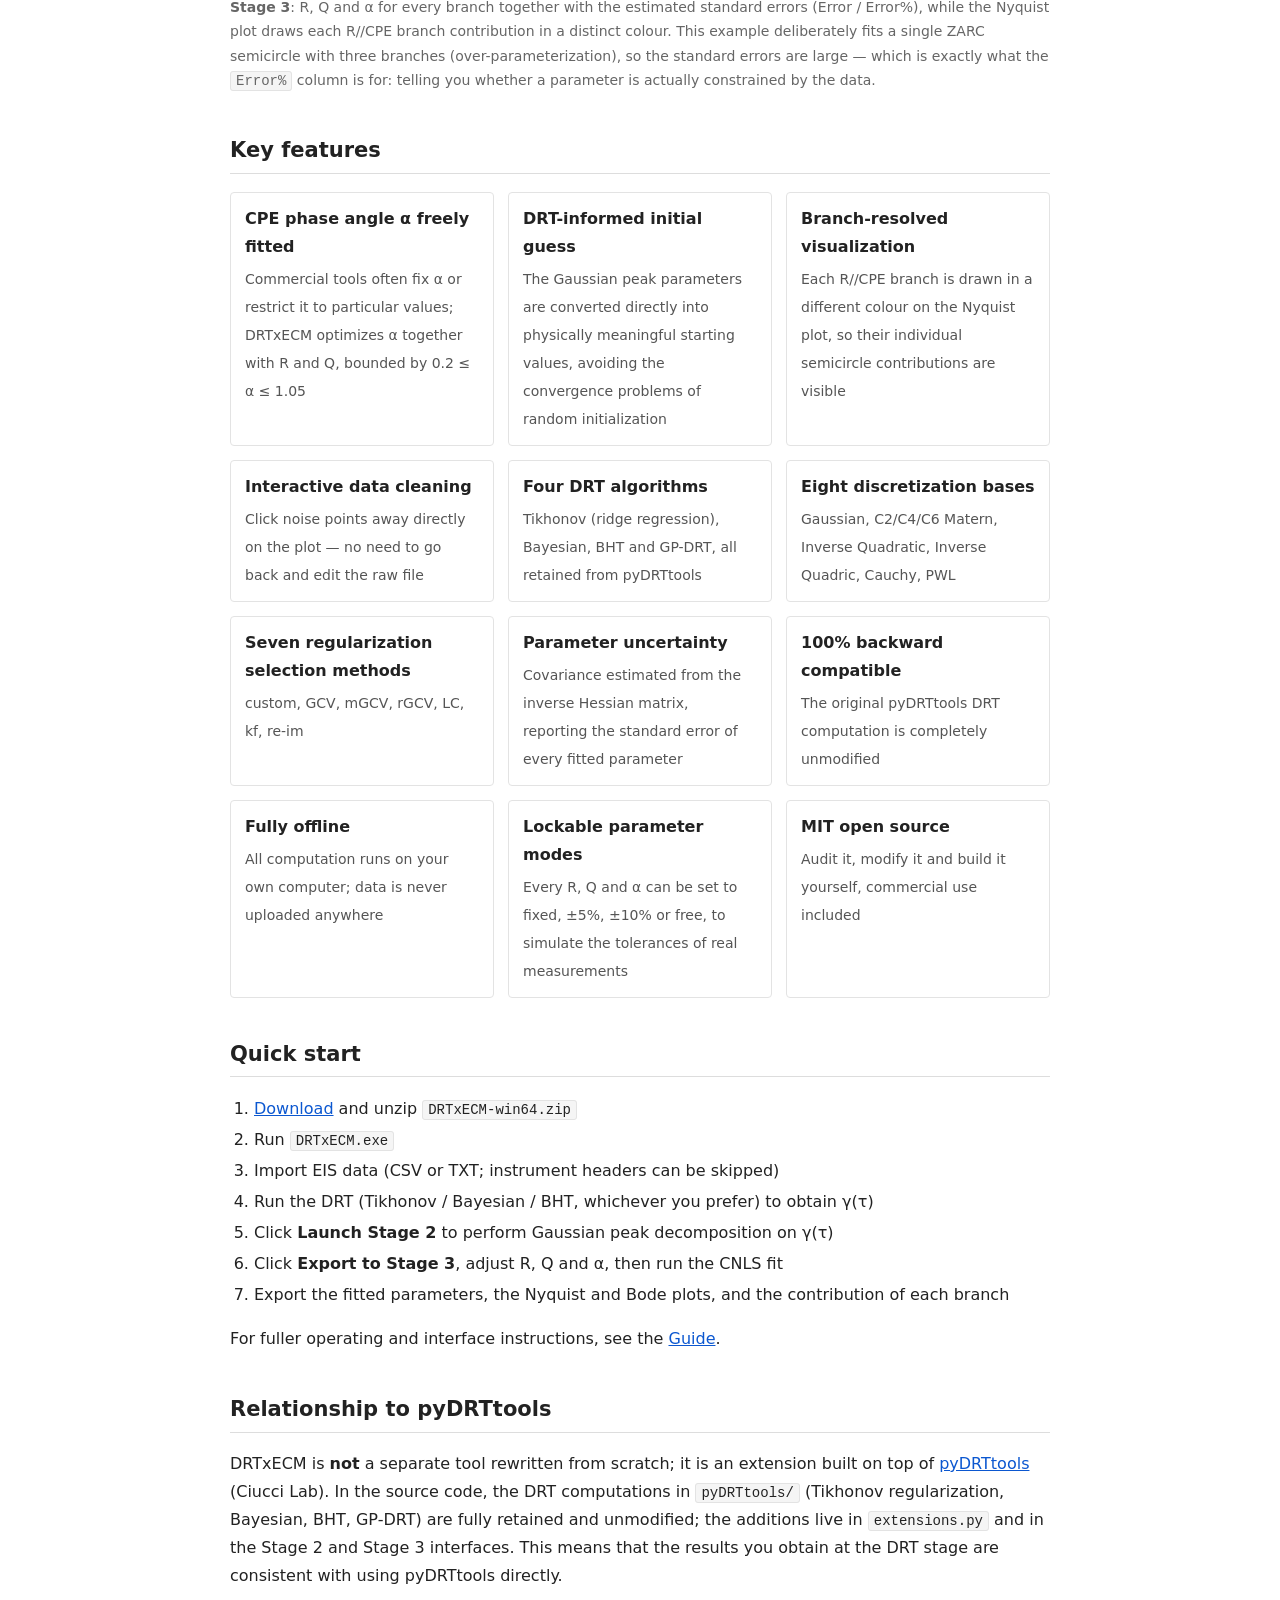
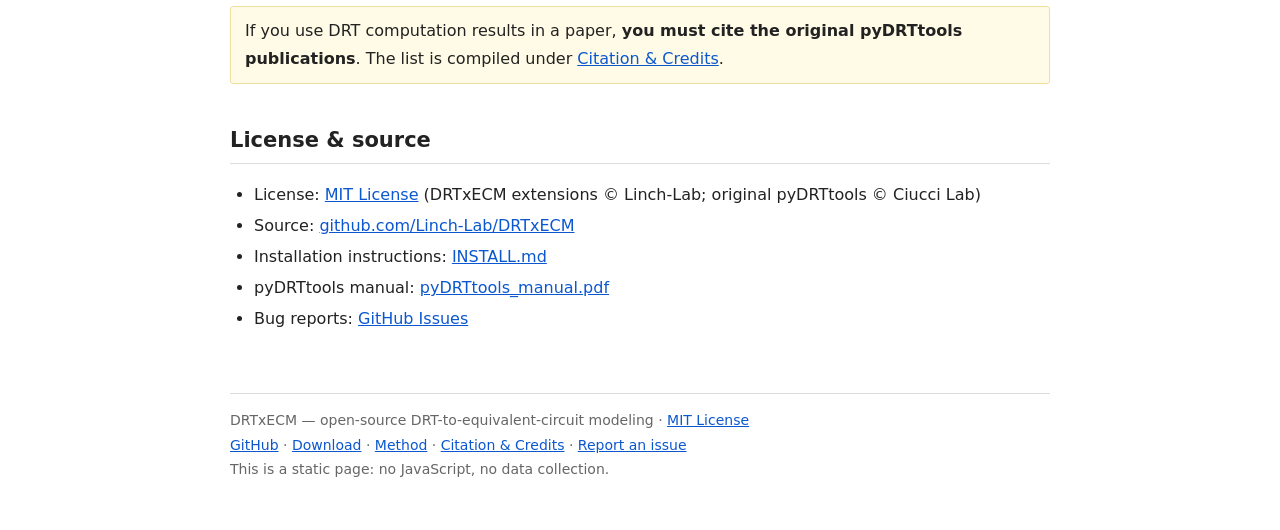
==== commit 7e049f2d: "Bump to v0.2.2 Version strings only: headers, download-page leads and meta descriptions, the BibTeX " ====
--- a/en/index.html
+++ b/en/index.html
@@ -24,7 +24,7 @@
 
 <header class="site">
   <p class="brand"><a href="index.html"><img src="../assets/logo.svg" alt="DRTxECM" height="30"></a></p>
-  <span class="ver">v0.2.1</span>
+  <span class="ver">v0.2.2</span>
   <span class="spacer"></span>
   <span class="lang"><a href="../index.html">繁體中文</a></span>
 </header>
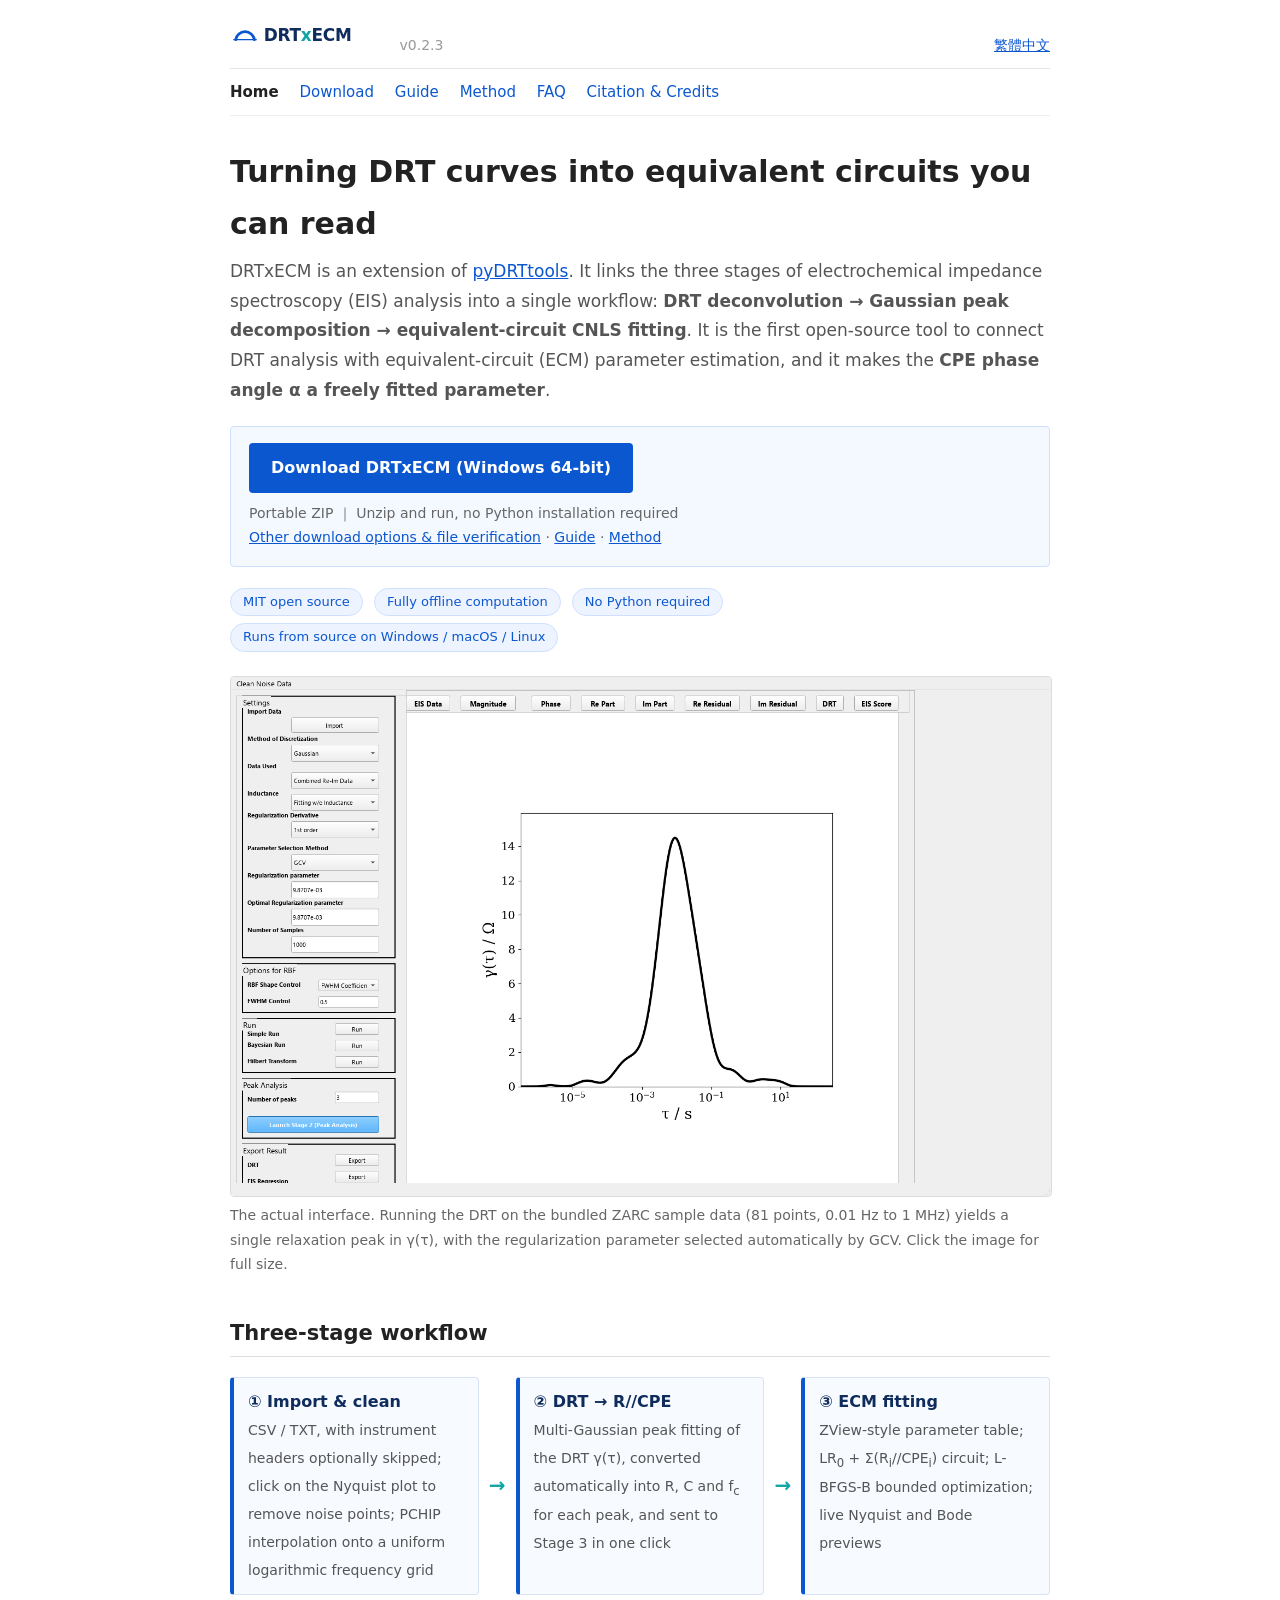
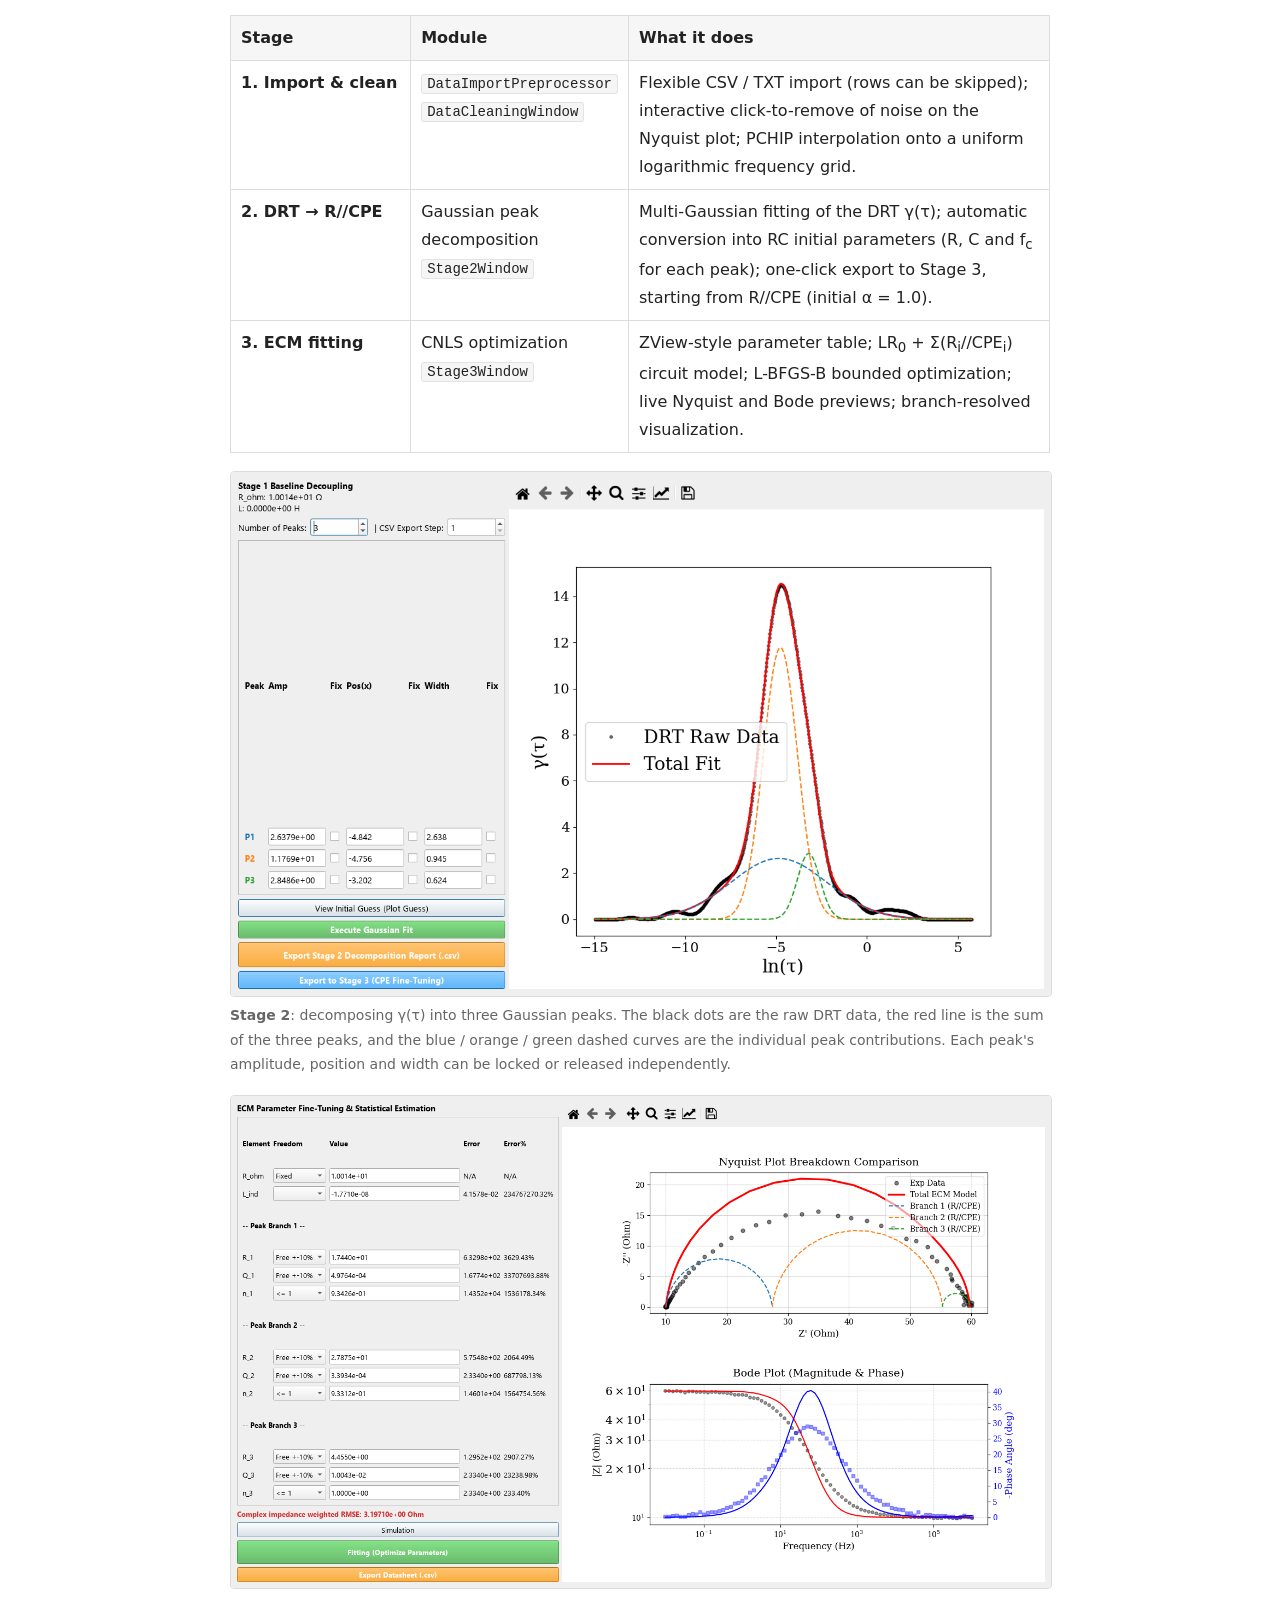
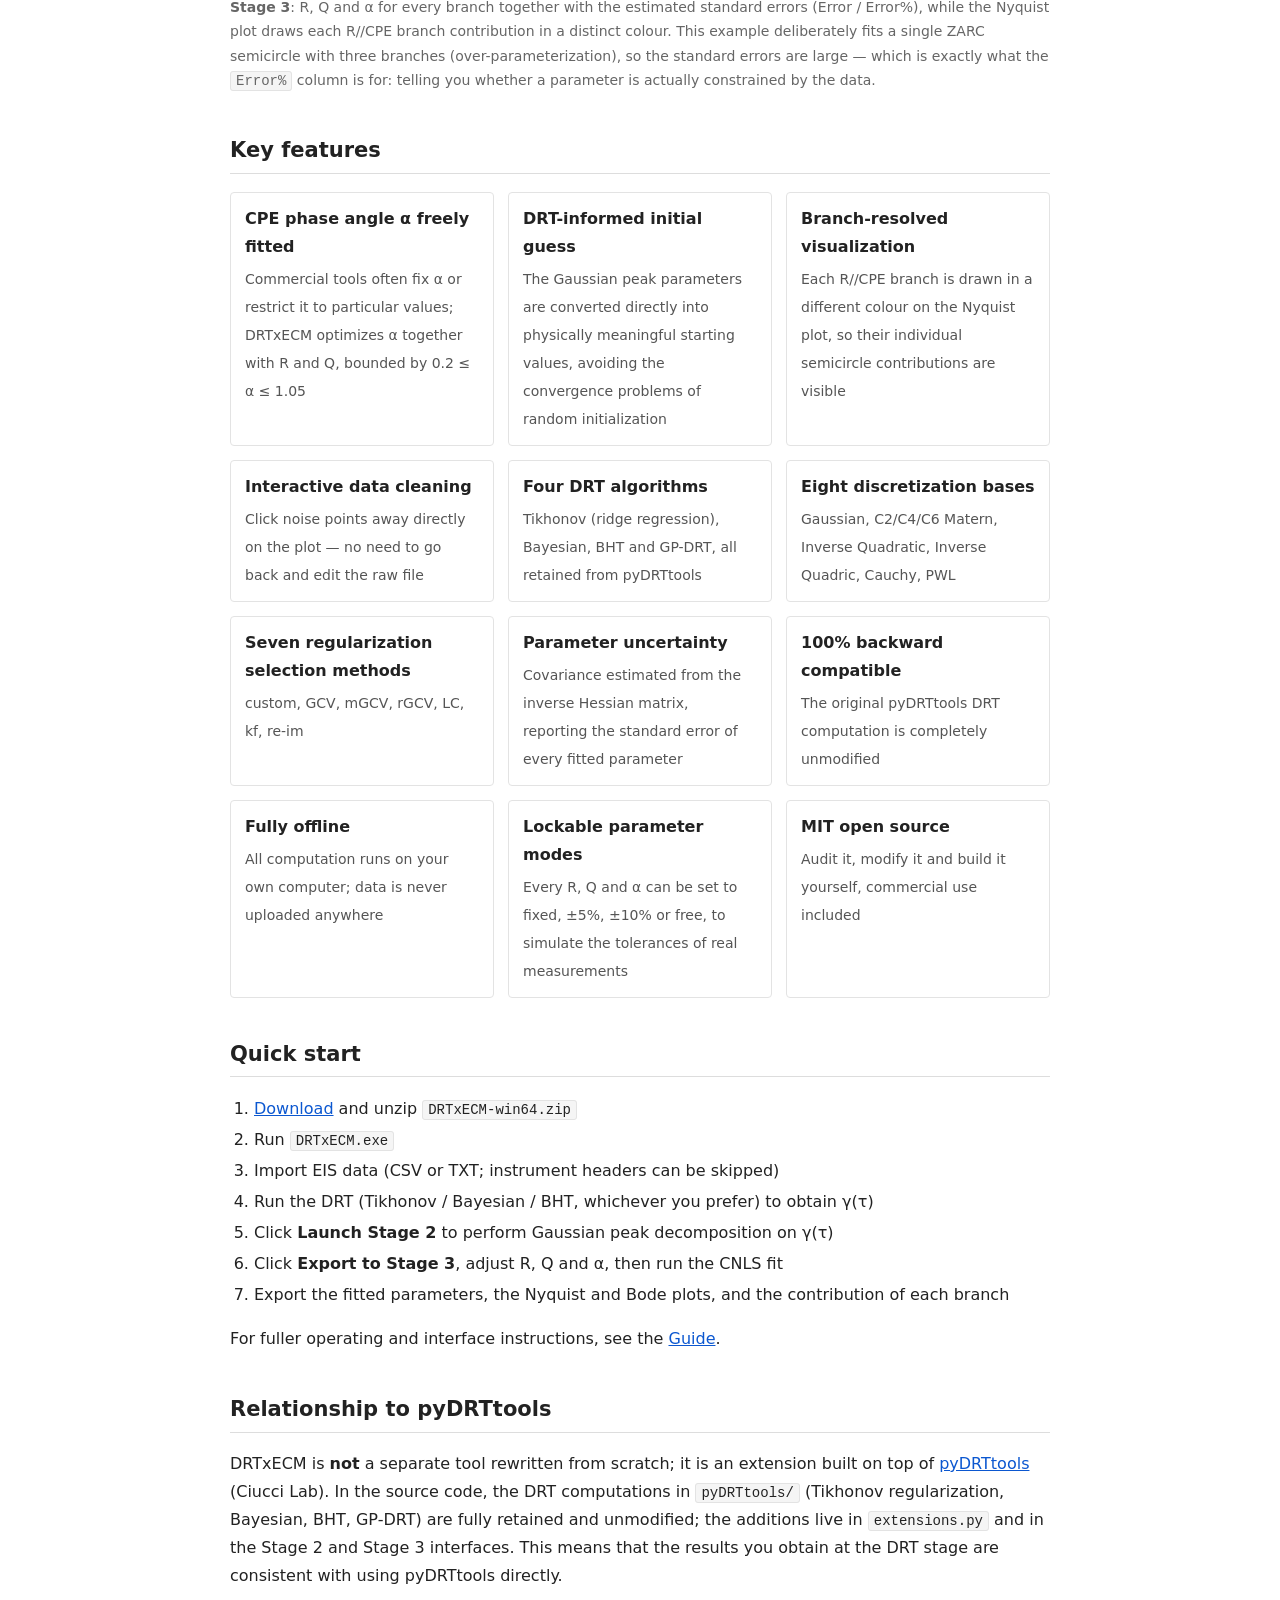
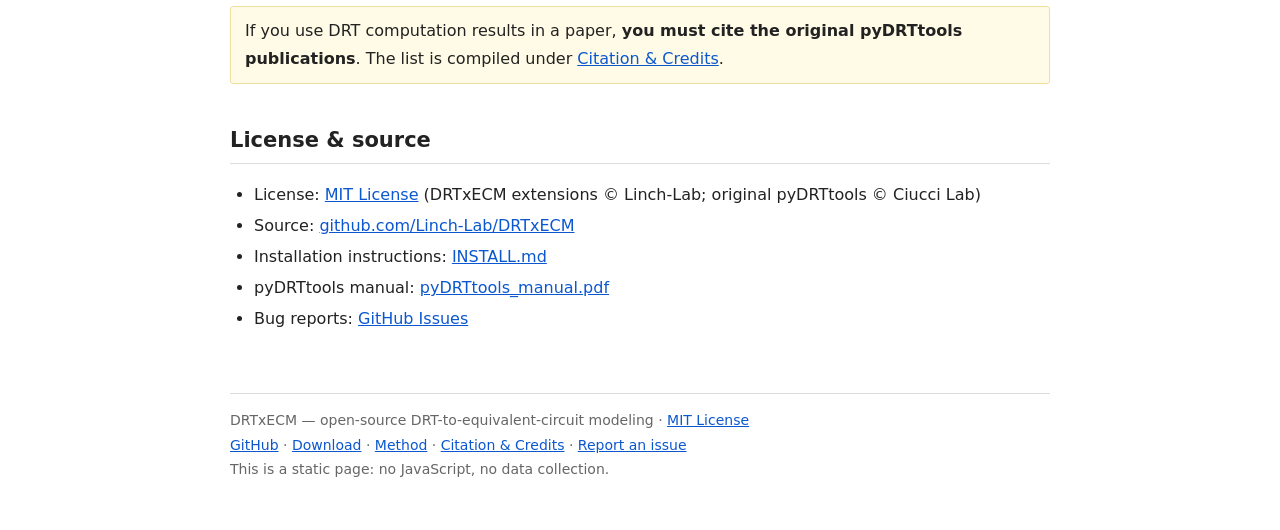
==== commit 0cba35f4: "Bump to v0.2.3" ====
--- a/en/index.html
+++ b/en/index.html
@@ -24,7 +24,7 @@
 
 <header class="site">
   <p class="brand"><a href="index.html"><img src="../assets/logo.svg" alt="DRTxECM" height="30"></a></p>
-  <span class="ver">v0.2.2</span>
+  <span class="ver">v0.2.3</span>
   <span class="spacer"></span>
   <span class="lang"><a href="../index.html">繁體中文</a></span>
 </header>
